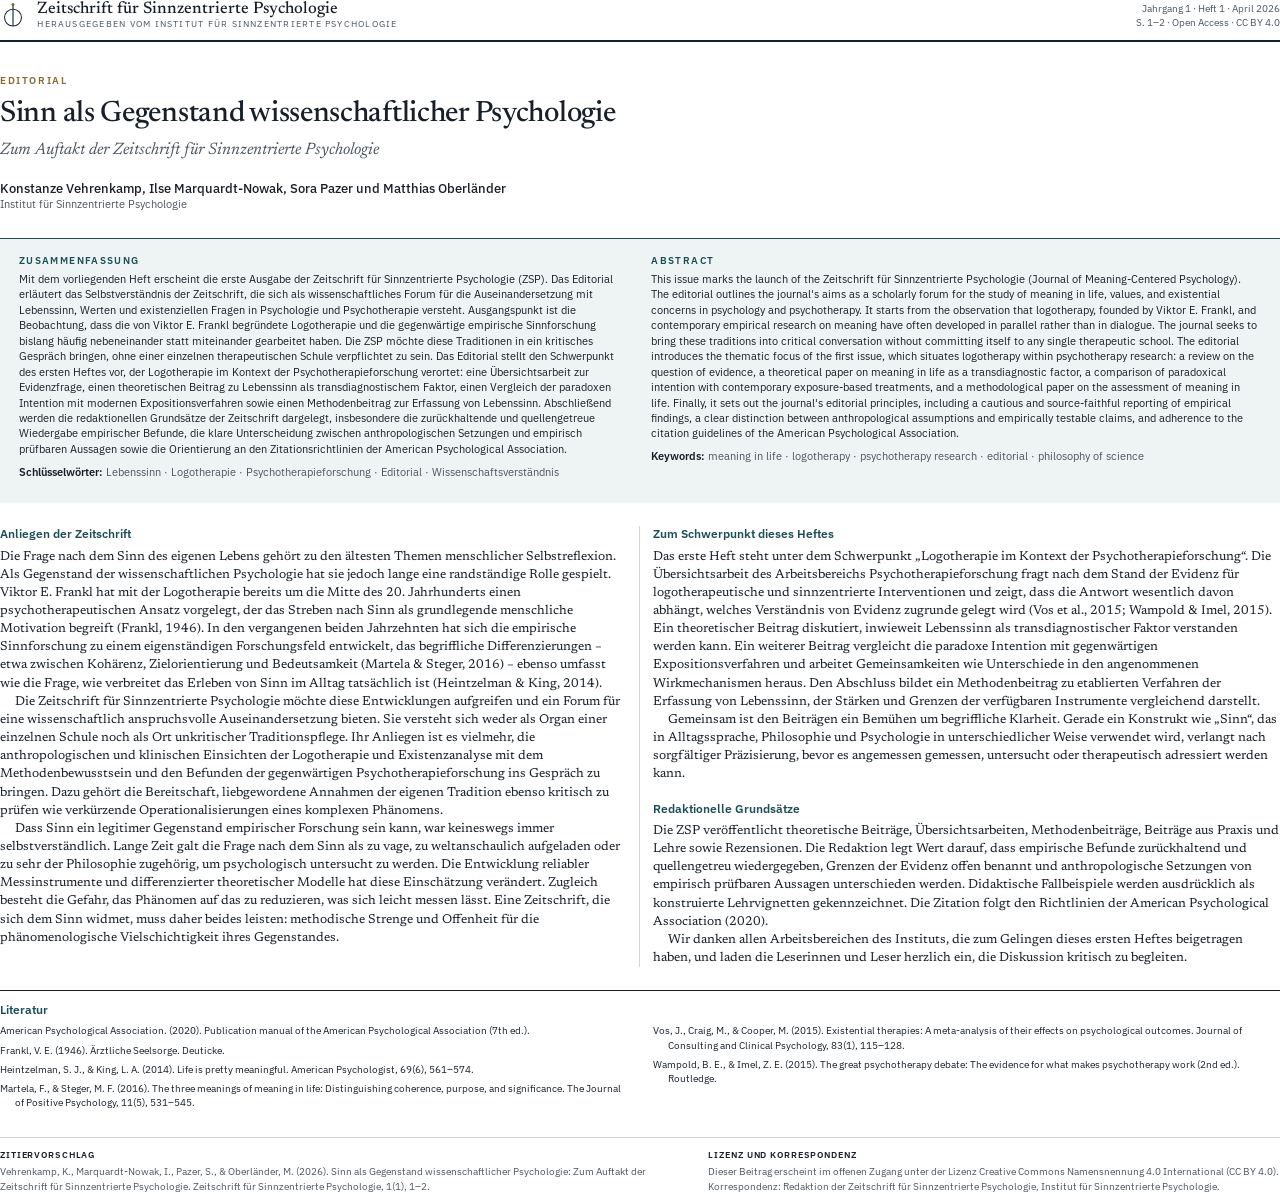
==== werkzeuge/artikel-vorlage.html @ 23c443dd "Website Institut für Sinnzentrierte Psychologie: erste Veröffentlichung Zweisprachige statische Webs" ====
<!DOCTYPE html>
<html lang="de">
<head>
<meta charset="UTF-8">
<title>Artikelvorlage · Zeitschrift für Sinnzentrierte Psychologie</title>
<!--
  Druckvorlage für Beiträge der Zeitschrift für Sinnzentrierte Psychologie.
  Aufruf: artikel-vorlage.html#<artikel-id>  (Daten aus ../data/journal.js)
  Die PDFs erzeugt werkzeuge/pdf-erzeugen.js mit Chromium.
-->
<link rel="stylesheet" href="../css/fonts.css">
<style>
  :root {
    --ink: #17202a; --soft: #4b5661; --petrol: #1d4d57; --brass: #8a6a33; --line: #cfd5d4; --tint: #eef3f3;
    --serif: "Newsreader", Georgia, serif; --sans: "IBM Plex Sans", Arial, sans-serif;
  }
  @page {
    size: A4; margin: 24mm 18mm 22mm 18mm;
    @top-left { font: 400 7.5pt "IBM Plex Sans", Arial, sans-serif; color: #4b5661; vertical-align: bottom; padding-bottom: 4mm; }
    @top-right { font: italic 400 8pt "Newsreader", Georgia, serif; color: #4b5661; vertical-align: bottom; padding-bottom: 4mm; }
    @bottom-center { content: counter(page); font: 500 8.5pt "IBM Plex Sans", Arial, sans-serif; color: #17202a; }
  }
  @page :first {
    @top-left { content: none; } @top-right { content: none; }
  }
  html { -webkit-print-color-adjust: exact; print-color-adjust: exact; }
  body { margin: 0; color: var(--ink); font: 400 9.6pt/1.42 var(--serif); hyphens: auto; -webkit-hyphens: auto; }

  /* Kopf der ersten Seite */
  .mast { display: flex; justify-content: space-between; align-items: flex-end; border-bottom: 2.2pt double var(--ink); padding-bottom: 2.5mm; }
  .mast .logo { display: flex; align-items: center; gap: 3mm; }
  .mast .jt { font: 500 12.5pt/1.1 var(--serif); }
  .mast .jt small { display: block; font: 400 6.6pt/1.4 var(--sans); letter-spacing: .14em; text-transform: uppercase; color: var(--soft); }
  .mast .meta { text-align: right; font: 400 7.4pt/1.45 var(--sans); color: var(--soft); }
  .rubrik { margin-top: 9mm; font: 600 7.6pt/1 var(--sans); letter-spacing: .16em; text-transform: uppercase; color: var(--brass); }
  h1.titel { margin: 3mm 0 0; font: 500 22pt/1.12 var(--serif); letter-spacing: -.01em; text-wrap: balance; }
  .untertitel { margin: 2.5mm 0 0; font: italic 400 12.5pt/1.3 var(--serif); color: var(--soft); text-wrap: balance; }
  .autoren { margin-top: 5mm; font: 500 9.5pt/1.3 var(--sans); }
  .affil { font: 400 8pt/1.4 var(--sans); color: var(--soft); }

  .abstracts { margin: 7mm 0 6mm; background: var(--tint); border-top: 1.4pt solid var(--petrol); padding: 4.5mm 5mm; display: grid; grid-template-columns: 1fr 1fr; gap: 6mm; font: 400 8pt/1.45 var(--sans); }
  .abstracts h2 { margin: 0 0 1.5mm; font: 600 7.4pt/1 var(--sans); letter-spacing: .14em; text-transform: uppercase; color: var(--petrol); }
  .abstracts p { margin: 0 0 1.6mm; text-align: left; hyphens: auto; }
  .abstracts .kw { margin-top: 2mm; color: var(--soft); }
  .abstracts .kw b { color: var(--ink); font-weight: 600; }

  /* Fließtext */
  .body { column-count: 2; column-gap: 7mm; column-rule: 0.4pt solid var(--line); text-align: left; }
  .body h2 { font: 600 9.2pt/1.25 var(--sans); color: var(--petrol); margin: 4.5mm 0 1.6mm; break-after: avoid; text-align: left; hyphens: manual; }
  .body h2:first-child { margin-top: 0; }
  .body p { margin: 0; text-indent: 4mm; orphans: 2; widows: 2; }
  .body h2 + p { text-indent: 0; }
  .body p:first-of-type::first-letter { }
  .lit { column-count: 2; column-gap: 7mm; margin-top: 6mm; border-top: 0.6pt solid var(--ink); padding-top: 3mm; }
  .lit h2 { column-span: all; font: 600 9.2pt/1.2 var(--sans); color: var(--petrol); margin: 0 0 2mm; }
  .lit ol { list-style: none; margin: 0; padding: 0; }
  .lit li { font: 400 7.6pt/1.4 var(--sans); padding-left: 4mm; text-indent: -4mm; margin-bottom: 1.3mm; break-inside: avoid; text-align: left; hyphens: manual; }

  .abschluss { margin-top: 7mm; display: grid; grid-template-columns: 1.2fr 1fr; gap: 6mm; font: 400 7.4pt/1.45 var(--sans); color: var(--soft); border-top: 0.6pt solid var(--line); padding-top: 3mm; break-inside: avoid; }
  .abschluss b { color: var(--ink); font-weight: 600; display: block; letter-spacing: .1em; text-transform: uppercase; font-size: 6.6pt; margin-bottom: 1mm; }
  .first-foot { margin-top: 0; }
</style>
</head>
<body>
<article id="doc"></article>
<script src="../data/journal.js"></script>
<script src="../data/en/journal.js"></script>
<script>
/* Aufruf: artikel-vorlage.html#<id> (deutsche Fassung) oder #en:<id> (englische Übersetzung) */
(function () {
  var J = window.JOURNAL, raw = decodeURIComponent(location.hash.slice(1));
  var EN = raw.indexOf("en:") === 0, id = EN ? raw.slice(3) : raw;
  var a = J.artikel.filter(function (x) { return x.id === id; })[0] || J.artikel[0];
  var iss = J.ausgaben.filter(function (x) { return x.id === a.ausgabe; })[0];
  var JE = (window.EN && window.EN.journal) || { artikel: {}, ausgaben: {} };
  var ae = JE.artikel[a.id] || {};
  var RUB = { "Editorial": "Editorial", "Übersichtsarbeit": "Review", "Originalarbeit": "Original article", "Theoretischer Beitrag": "Theoretical article", "Methodenbeitrag": "Methods article", "Praxis und Lehre": "Practice and teaching", "Rezension": "Book review" };
  var MON = { "April": "April", "Oktober": "October" };
  function e(s) { return String(s == null ? "" : s).replace(/[&<>"]/g, function (c) { return { "&": "&amp;", "<": "&lt;", ">": "&gt;", '"': "&quot;" }[c]; }); }
  function paras(t) { return String(t || "").split(/\n\s*\n/).map(function (p) { return "<p>" + e(p) + "</p>"; }).join(""); }
  function q(t) { return '"' + String(t).replace(/\\/g, "\\\\").replace(/"/g, '\\"') + '"'; }
  var titel = EN ? ae.titel || a.titel : a.titel;
  var untertitel = EN ? ae.untertitel || a.untertitel : a.untertitel;
  var abschnitte = EN ? ae.abschnitte || a.abschnitte : a.abschnitte;
  var start = EN ? 1 : (parseInt(String(a.seiten).split(/[–-]/)[0], 10) || 1);
  var heft = iss.jahrgang + "(" + iss.heft + "), " + iss.jahr;
  var jt = EN ? "Journal of Meaning-Centered Psychology" : "Zeitschrift für Sinnzentrierte Psychologie";
  var kurz = titel.length > 70 ? titel.slice(0, 68).replace(/\s+\S*$/, "") + " …" : titel;
  var autoren = EN ? a.autoren.replace(" und ", " and ") : a.autoren;
  var cite = (a.autorenApa || a.autoren) + " (" + iss.jahr + "). " + a.titel + (a.untertitel ? ": " + a.untertitel : "") +
    (EN ? " [" + titel + (untertitel ? ": " + untertitel : "") + "]" : "") + ". Zeitschrift für Sinnzentrierte Psychologie, " + iss.jahrgang + "(" + iss.heft + "), " + a.seiten + ".";
  var logo = '<svg width="26" height="26" viewBox="0 0 40 40"><circle cx="20" cy="24" r="13" fill="none" stroke="#17202a" stroke-width="1.6"/><line x1="20" y1="2" x2="20" y2="37" stroke="#1d4d57" stroke-width="2"/><circle cx="20" cy="4" r="2.4" fill="#8a6a33"/></svg>';
  var style = document.createElement("style");
  style.textContent = "@page { @top-left { content: " + q(jt + " · " + heft + (EN ? " · English version" : "")) + "; } @top-right { content: " + q(kurz) + "; } } @page :first { counter-increment: page " + start + "; @top-left { content: none; } @top-right { content: none; } }";
  document.head.appendChild(style);
  document.documentElement.lang = EN ? "en" : "de";
  var h = "";
  h += '<header class="mast"><div class="logo">' + logo + '<div class="jt">' + jt + "<small>" + (EN ? "Published by the Institute for Meaning-Centered Psychology" : "Herausgegeben vom Institut für Sinnzentrierte Psychologie") + "</small></div></div>" +
    '<div class="meta">' + (EN ? "Volume " + iss.jahrgang + " · Issue " + iss.heft + " · " + (MON[iss.monat] || iss.monat) + " " + iss.jahr + "<br>English version of pp. " + e(a.seiten) + " · Open access · CC BY 4.0"
      : "Jahrgang " + iss.jahrgang + " · Heft " + iss.heft + " · " + e(iss.monat) + " " + iss.jahr + "<br>S. " + e(a.seiten) + " · Open Access · CC BY 4.0") + "</div></header>";
  h += '<div class="rubrik">' + e(EN ? RUB[a.rubrik] || a.rubrik : a.rubrik) + '</div><h1 class="titel">' + e(titel) + "</h1>" + (untertitel ? '<p class="untertitel">' + e(untertitel) + "</p>" : "");
  h += '<div class="autoren">' + e(autoren) + '</div><div class="affil">' + (EN ? "Institute for Meaning-Centered Psychology" : "Institut für Sinnzentrierte Psychologie") + "</div>";
  if (EN) h += '<p class="affil" style="margin-top:2mm;font-style:italic">English translation. The German original is the version of record.</p>';
  if (a.abstract || a.abstractEn) {
    var de = '<div lang="de"><h2>Zusammenfassung</h2>' + paras(a.abstract) + (a.schluesselwoerter ? '<p class="kw"><b>Schlüsselwörter:</b> ' + e(a.schluesselwoerter.join(" · ")) + "</p>" : "") + "</div>";
    var en = '<div lang="en"><h2>Abstract</h2>' + paras(a.abstractEn) + (a.keywords ? '<p class="kw"><b>Keywords:</b> ' + e(a.keywords.join(" · ")) + "</p>" : "") + "</div>";
    h += '<section class="abstracts">' + (EN ? en + de : de + en) + "</section>";
  }
  h += '<div class="body">';
  (abschnitte || []).forEach(function (s) { h += "<h2>" + e(s.titel) + "</h2>" + (s.absaetze || []).map(function (p) { return "<p>" + e(p) + "</p>"; }).join(""); });
  h += "</div>";
  if (a.literatur && a.literatur.length) h += '<section class="lit"><h2>' + (EN ? "References" : "Literatur") + "</h2><ol>" + a.literatur.map(function (r) { return "<li>" + e(r) + "</li>"; }).join("") + "</ol></section>";
  h += '<footer class="abschluss"><div><b>' + (EN ? "How to cite" : "Zitiervorschlag") + "</b>" + e(cite) + "</div><div><b>" + (EN ? "License and correspondence" : "Lizenz und Korrespondenz") + "</b>" +
    (EN ? "This article is published open access under the Creative Commons Attribution 4.0 International license (CC BY 4.0). Correspondence: Editorial office of the Journal of Meaning-Centered Psychology, Institute for Meaning-Centered Psychology."
      : "Dieser Beitrag erscheint im offenen Zugang unter der Lizenz Creative Commons Namensnennung 4.0 International (CC BY 4.0). Korrespondenz: Redaktion der Zeitschrift für Sinnzentrierte Psychologie, Institut für Sinnzentrierte Psychologie.") + "</div></footer>";
  document.getElementById("doc").innerHTML = h;
  document.title = titel;
  window.ARTIKEL_BEREIT = true;
})();
</script>
</body>
</html>
---- css/fonts.css ----
/* Lokal eingebundene Schriften (IBM Plex Sans, IBM Plex Mono, Newsreader), SIL Open Font License */
/* latin-ext */
@font-face {
  font-family: 'IBM Plex Mono';
  font-style: normal;
  font-weight: 400;
  font-display: swap;
  src: url(../fonts/IBMPlexMono-normal-400-latin-ext.woff2) format('woff2');
  unicode-range: U+0100-02BA, U+02BD-02C5, U+02C7-02CC, U+02CE-02D7, U+02DD-02FF, U+0304, U+0308, U+0329, U+1D00-1DBF, U+1E00-1E9F, U+1EF2-1EFF, U+2020, U+20A0-20AB, U+20AD-20C4, U+2113, U+2C60-2C7F, U+A720-A7FF;
}
/* latin */
@font-face {
  font-family: 'IBM Plex Mono';
  font-style: normal;
  font-weight: 400;
  font-display: swap;
  src: url(../fonts/IBMPlexMono-normal-400-latin.woff2) format('woff2');
  unicode-range: U+0000-00FF, U+0131, U+0152-0153, U+02BB-02BC, U+02C6, U+02DA, U+02DC, U+0304, U+0308, U+0329, U+2000-206F, U+20AC, U+2122, U+2191, U+2193, U+2212, U+2215, U+FEFF, U+FFFD;
}
/* latin-ext */
@font-face {
  font-family: 'IBM Plex Mono';
  font-style: normal;
  font-weight: 500;
  font-display: swap;
  src: url(../fonts/IBMPlexMono-normal-500-latin-ext.woff2) format('woff2');
  unicode-range: U+0100-02BA, U+02BD-02C5, U+02C7-02CC, U+02CE-02D7, U+02DD-02FF, U+0304, U+0308, U+0329, U+1D00-1DBF, U+1E00-1E9F, U+1EF2-1EFF, U+2020, U+20A0-20AB, U+20AD-20C4, U+2113, U+2C60-2C7F, U+A720-A7FF;
}
/* latin */
@font-face {
  font-family: 'IBM Plex Mono';
  font-style: normal;
  font-weight: 500;
  font-display: swap;
  src: url(../fonts/IBMPlexMono-normal-500-latin.woff2) format('woff2');
  unicode-range: U+0000-00FF, U+0131, U+0152-0153, U+02BB-02BC, U+02C6, U+02DA, U+02DC, U+0304, U+0308, U+0329, U+2000-206F, U+20AC, U+2122, U+2191, U+2193, U+2212, U+2215, U+FEFF, U+FFFD;
}
/* latin-ext */
@font-face {
  font-family: 'IBM Plex Sans';
  font-style: italic;
  font-weight: 400;
  font-stretch: 100%;
  font-display: swap;
  src: url(../fonts/IBMPlexSans-italic-400-latin-ext.woff2) format('woff2');
  unicode-range: U+0100-02BA, U+02BD-02C5, U+02C7-02CC, U+02CE-02D7, U+02DD-02FF, U+0304, U+0308, U+0329, U+1D00-1DBF, U+1E00-1E9F, U+1EF2-1EFF, U+2020, U+20A0-20AB, U+20AD-20C4, U+2113, U+2C60-2C7F, U+A720-A7FF;
}
/* latin */
@font-face {
  font-family: 'IBM Plex Sans';
  font-style: italic;
  font-weight: 400;
  font-stretch: 100%;
  font-display: swap;
  src: url(../fonts/IBMPlexSans-italic-400-latin.woff2) format('woff2');
  unicode-range: U+0000-00FF, U+0131, U+0152-0153, U+02BB-02BC, U+02C6, U+02DA, U+02DC, U+0304, U+0308, U+0329, U+2000-206F, U+20AC, U+2122, U+2191, U+2193, U+2212, U+2215, U+FEFF, U+FFFD;
}
/* latin-ext */
@font-face {
  font-family: 'IBM Plex Sans';
  font-style: normal;
  font-weight: 400;
  font-stretch: 100%;
  font-display: swap;
  src: url(../fonts/IBMPlexSans-normal-400-latin-ext.woff2) format('woff2');
  unicode-range: U+0100-02BA, U+02BD-02C5, U+02C7-02CC, U+02CE-02D7, U+02DD-02FF, U+0304, U+0308, U+0329, U+1D00-1DBF, U+1E00-1E9F, U+1EF2-1EFF, U+2020, U+20A0-20AB, U+20AD-20C4, U+2113, U+2C60-2C7F, U+A720-A7FF;
}
/* latin */
@font-face {
  font-family: 'IBM Plex Sans';
  font-style: normal;
  font-weight: 400;
  font-stretch: 100%;
  font-display: swap;
  src: url(../fonts/IBMPlexSans-normal-400-latin.woff2) format('woff2');
  unicode-range: U+0000-00FF, U+0131, U+0152-0153, U+02BB-02BC, U+02C6, U+02DA, U+02DC, U+0304, U+0308, U+0329, U+2000-206F, U+20AC, U+2122, U+2191, U+2193, U+2212, U+2215, U+FEFF, U+FFFD;
}
/* latin-ext */
@font-face {
  font-family: 'IBM Plex Sans';
  font-style: normal;
  font-weight: 500;
  font-stretch: 100%;
  font-display: swap;
  src: url(../fonts/IBMPlexSans-normal-500-latin-ext.woff2) format('woff2');
  unicode-range: U+0100-02BA, U+02BD-02C5, U+02C7-02CC, U+02CE-02D7, U+02DD-02FF, U+0304, U+0308, U+0329, U+1D00-1DBF, U+1E00-1E9F, U+1EF2-1EFF, U+2020, U+20A0-20AB, U+20AD-20C4, U+2113, U+2C60-2C7F, U+A720-A7FF;
}
/* latin */
@font-face {
  font-family: 'IBM Plex Sans';
  font-style: normal;
  font-weight: 500;
  font-stretch: 100%;
  font-display: swap;
  src: url(../fonts/IBMPlexSans-normal-500-latin.woff2) format('woff2');
  unicode-range: U+0000-00FF, U+0131, U+0152-0153, U+02BB-02BC, U+02C6, U+02DA, U+02DC, U+0304, U+0308, U+0329, U+2000-206F, U+20AC, U+2122, U+2191, U+2193, U+2212, U+2215, U+FEFF, U+FFFD;
}
/* latin-ext */
@font-face {
  font-family: 'IBM Plex Sans';
  font-style: normal;
  font-weight: 600;
  font-stretch: 100%;
  font-display: swap;
  src: url(../fonts/IBMPlexSans-normal-600-latin-ext.woff2) format('woff2');
  unicode-range: U+0100-02BA, U+02BD-02C5, U+02C7-02CC, U+02CE-02D7, U+02DD-02FF, U+0304, U+0308, U+0329, U+1D00-1DBF, U+1E00-1E9F, U+1EF2-1EFF, U+2020, U+20A0-20AB, U+20AD-20C4, U+2113, U+2C60-2C7F, U+A720-A7FF;
}
/* latin */
@font-face {
  font-family: 'IBM Plex Sans';
  font-style: normal;
  font-weight: 600;
  font-stretch: 100%;
  font-display: swap;
  src: url(../fonts/IBMPlexSans-normal-600-latin.woff2) format('woff2');
  unicode-range: U+0000-00FF, U+0131, U+0152-0153, U+02BB-02BC, U+02C6, U+02DA, U+02DC, U+0304, U+0308, U+0329, U+2000-206F, U+20AC, U+2122, U+2191, U+2193, U+2212, U+2215, U+FEFF, U+FFFD;
}
/* latin-ext */
@font-face {
  font-family: 'Newsreader';
  font-style: italic;
  font-weight: 400;
  font-display: swap;
  src: url(../fonts/Newsreader-italic-400-latin-ext.woff2) format('woff2');
  unicode-range: U+0100-02BA, U+02BD-02C5, U+02C7-02CC, U+02CE-02D7, U+02DD-02FF, U+0304, U+0308, U+0329, U+1D00-1DBF, U+1E00-1E9F, U+1EF2-1EFF, U+2020, U+20A0-20AB, U+20AD-20C4, U+2113, U+2C60-2C7F, U+A720-A7FF;
}
/* latin */
@font-face {
  font-family: 'Newsreader';
  font-style: italic;
  font-weight: 400;
  font-display: swap;
  src: url(../fonts/Newsreader-italic-400-latin.woff2) format('woff2');
  unicode-range: U+0000-00FF, U+0131, U+0152-0153, U+02BB-02BC, U+02C6, U+02DA, U+02DC, U+0304, U+0308, U+0329, U+2000-206F, U+20AC, U+2122, U+2191, U+2193, U+2212, U+2215, U+FEFF, U+FFFD;
}
/* latin-ext */
@font-face {
  font-family: 'Newsreader';
  font-style: normal;
  font-weight: 400;
  font-display: swap;
  src: url(../fonts/Newsreader-normal-400-latin-ext.woff2) format('woff2');
  unicode-range: U+0100-02BA, U+02BD-02C5, U+02C7-02CC, U+02CE-02D7, U+02DD-02FF, U+0304, U+0308, U+0329, U+1D00-1DBF, U+1E00-1E9F, U+1EF2-1EFF, U+2020, U+20A0-20AB, U+20AD-20C4, U+2113, U+2C60-2C7F, U+A720-A7FF;
}
/* latin */
@font-face {
  font-family: 'Newsreader';
  font-style: normal;
  font-weight: 400;
  font-display: swap;
  src: url(../fonts/Newsreader-normal-400-latin.woff2) format('woff2');
  unicode-range: U+0000-00FF, U+0131, U+0152-0153, U+02BB-02BC, U+02C6, U+02DA, U+02DC, U+0304, U+0308, U+0329, U+2000-206F, U+20AC, U+2122, U+2191, U+2193, U+2212, U+2215, U+FEFF, U+FFFD;
}
/* latin-ext */
@font-face {
  font-family: 'Newsreader';
  font-style: normal;
  font-weight: 500;
  font-display: swap;
  src: url(../fonts/Newsreader-normal-500-latin-ext.woff2) format('woff2');
  unicode-range: U+0100-02BA, U+02BD-02C5, U+02C7-02CC, U+02CE-02D7, U+02DD-02FF, U+0304, U+0308, U+0329, U+1D00-1DBF, U+1E00-1E9F, U+1EF2-1EFF, U+2020, U+20A0-20AB, U+20AD-20C4, U+2113, U+2C60-2C7F, U+A720-A7FF;
}
/* latin */
@font-face {
  font-family: 'Newsreader';
  font-style: normal;
  font-weight: 500;
  font-display: swap;
  src: url(../fonts/Newsreader-normal-500-latin.woff2) format('woff2');
  unicode-range: U+0000-00FF, U+0131, U+0152-0153, U+02BB-02BC, U+02C6, U+02DA, U+02DC, U+0304, U+0308, U+0329, U+2000-206F, U+20AC, U+2122, U+2191, U+2193, U+2212, U+2215, U+FEFF, U+FFFD;
}
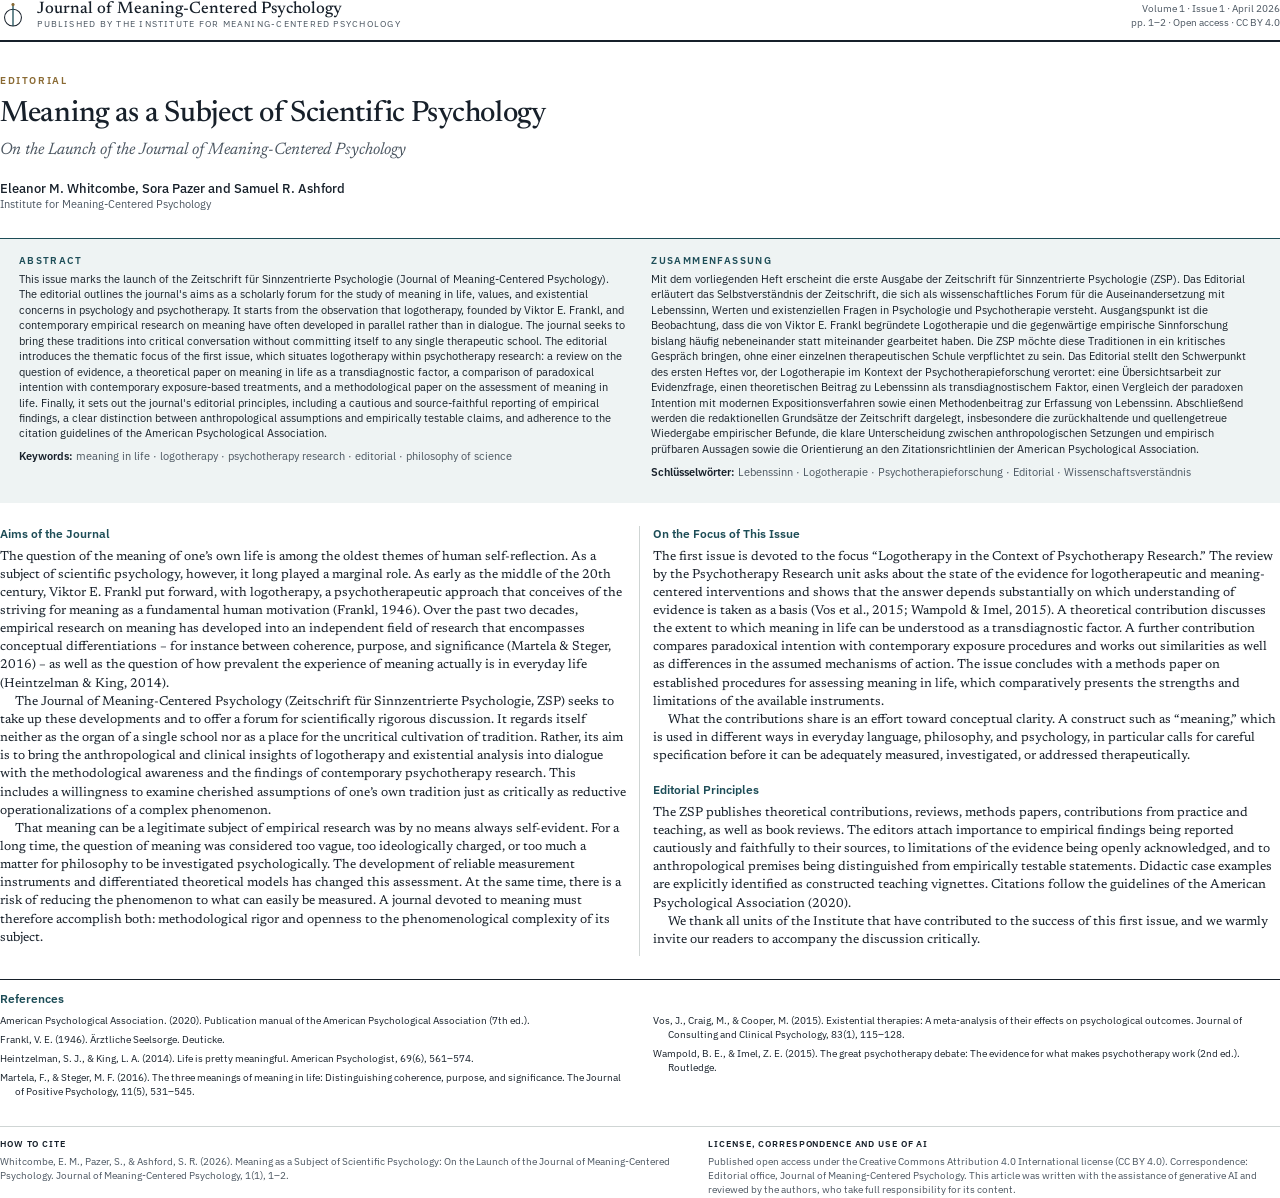
==== commit c3fff0d4: "Arbeitsstand: drei Sprachen (EN Original, DE, FR), neue Autoren, KI-Hinweise Co-Authored-By: Claude " ====
--- a/werkzeuge/artikel-vorlage.html
+++ b/werkzeuge/artikel-vorlage.html
@@ -65,54 +65,65 @@
 <article id="doc"></article>
 <script src="../data/journal.js"></script>
 <script src="../data/en/journal.js"></script>
+<script src="../data/fr/journal.js"></script>
 <script>
-/* Aufruf: artikel-vorlage.html#<id> (deutsche Fassung) oder #en:<id> (englische Übersetzung) */
+/* Aufruf: artikel-vorlage.html#<sprache>:<id>   sprache = en (Original), de, fr (Übersetzungen) */
 (function () {
   var J = window.JOURNAL, raw = decodeURIComponent(location.hash.slice(1));
-  var EN = raw.indexOf("en:") === 0, id = EN ? raw.slice(3) : raw;
+  var m = /^(en|de|fr):(.+)$/.exec(raw) || [null, "en", raw];
+  var L = m[1], id = m[2];
   var a = J.artikel.filter(function (x) { return x.id === id; })[0] || J.artikel[0];
   var iss = J.ausgaben.filter(function (x) { return x.id === a.ausgabe; })[0];
-  var JE = (window.EN && window.EN.journal) || { artikel: {}, ausgaben: {} };
-  var ae = JE.artikel[a.id] || {};
-  var RUB = { "Editorial": "Editorial", "Übersichtsarbeit": "Review", "Originalarbeit": "Original article", "Theoretischer Beitrag": "Theoretical article", "Methodenbeitrag": "Methods article", "Praxis und Lehre": "Practice and teaching", "Rezension": "Book review" };
-  var MON = { "April": "April", "Oktober": "October" };
+  var JE = (window.EN && window.EN.journal) || { artikel: {} }, JF = (window.FR && window.FR.journal) || { artikel: {} };
+  var ae = JE.artikel[a.id] || {}, af = JF.artikel[a.id] || {};
+  var S = {
+    en: { jt: "Journal of Meaning-Centered Psychology", pub: "Published by the Institute for Meaning-Centered Psychology", inst: "Institute for Meaning-Centered Psychology",
+          vol: "Volume", issue: "Issue", pp: "pp.", oa: "Open access", refs: "References", cite: "How to cite", lic: "License, correspondence and use of AI",
+          and: " and ", mon: { "April": "April", "Oktober": "October" },
+          rub: { "Editorial": "Editorial", "Übersichtsarbeit": "Review", "Originalarbeit": "Original article", "Theoretischer Beitrag": "Theoretical article", "Methodenbeitrag": "Methods article", "Praxis und Lehre": "Practice and teaching", "Rezension": "Book review" },
+          licText: "Published open access under the Creative Commons Attribution 4.0 International license (CC BY 4.0). Correspondence: Editorial office, Journal of Meaning-Centered Psychology. This article was written with the assistance of generative AI and reviewed by the authors, who take full responsibility for its content.",
+          note: "" },
+    de: { jt: "Zeitschrift für Sinnzentrierte Psychologie", pub: "Herausgegeben vom Institut für Sinnzentrierte Psychologie", inst: "Institut für Sinnzentrierte Psychologie",
+          vol: "Jahrgang", issue: "Heft", pp: "S.", oa: "Open Access", refs: "Literatur", cite: "Zitiervorschlag (Originalfassung)", lic: "Lizenz, Korrespondenz und Einsatz von KI",
+          and: " und ", mon: { "April": "April", "Oktober": "Oktober" }, rub: null,
+          licText: "Erscheint im offenen Zugang unter der Lizenz Creative Commons Namensnennung 4.0 International (CC BY 4.0). Korrespondenz: Redaktion der Zeitschrift. Dieser Beitrag wurde mit Unterstützung generativer KI verfasst und von den Autorinnen und Autoren geprüft, die die volle Verantwortung für den Inhalt tragen.",
+          note: "Deutsche Übersetzung. Maßgeblich ist die englische Originalfassung." },
+    fr: { jt: "Revue de psychologie centrée sur le sens", pub: "Publiée par l'Institut de psychologie centrée sur le sens", inst: "Institut de psychologie centrée sur le sens",
+          vol: "Volume", issue: "Numéro", pp: "p.", oa: "Libre accès", refs: "Références", cite: "Citation (version originale)", lic: "Licence, correspondance et utilisation de l'IA",
+          and: " et ", mon: { "April": "avril", "Oktober": "octobre" },
+          rub: { "Editorial": "Éditorial", "Übersichtsarbeit": "Article de synthèse", "Originalarbeit": "Article original", "Theoretischer Beitrag": "Article théorique", "Methodenbeitrag": "Article méthodologique", "Praxis und Lehre": "Pratique et enseignement", "Rezension": "Compte rendu" },
+          licText: "Publié en libre accès sous licence Creative Commons Attribution 4.0 International (CC BY 4.0). Correspondance : rédaction de la revue. Cet article a été rédigé avec l'aide de l'IA générative et relu par les auteurs, qui en assument l'entière responsabilité.",
+          note: "Traduction française. La version originale anglaise fait foi." }
+  }[L];
   function e(s) { return String(s == null ? "" : s).replace(/[&<>"]/g, function (c) { return { "&": "&amp;", "<": "&lt;", ">": "&gt;", '"': "&quot;" }[c]; }); }
   function paras(t) { return String(t || "").split(/\n\s*\n/).map(function (p) { return "<p>" + e(p) + "</p>"; }).join(""); }
   function q(t) { return '"' + String(t).replace(/\\/g, "\\\\").replace(/"/g, '\\"') + '"'; }
-  var titel = EN ? ae.titel || a.titel : a.titel;
-  var untertitel = EN ? ae.untertitel || a.untertitel : a.untertitel;
-  var abschnitte = EN ? ae.abschnitte || a.abschnitte : a.abschnitte;
-  var start = EN ? 1 : (parseInt(String(a.seiten).split(/[–-]/)[0], 10) || 1);
+  var src = L === "en" ? ae : L === "fr" ? af : a;
+  var titel = src.titel || a.titel, untertitel = src.untertitel || a.untertitel, abschnitte = src.abschnitte || a.abschnitte;
+  var start = L === "en" ? (parseInt(String(a.seiten).split(/[–-]/)[0], 10) || 1) : 1;
   var heft = iss.jahrgang + "(" + iss.heft + "), " + iss.jahr;
-  var jt = EN ? "Journal of Meaning-Centered Psychology" : "Zeitschrift für Sinnzentrierte Psychologie";
   var kurz = titel.length > 70 ? titel.slice(0, 68).replace(/\s+\S*$/, "") + " …" : titel;
-  var autoren = EN ? a.autoren.replace(" und ", " and ") : a.autoren;
-  var cite = (a.autorenApa || a.autoren) + " (" + iss.jahr + "). " + a.titel + (a.untertitel ? ": " + a.untertitel : "") +
-    (EN ? " [" + titel + (untertitel ? ": " + untertitel : "") + "]" : "") + ". Zeitschrift für Sinnzentrierte Psychologie, " + iss.jahrgang + "(" + iss.heft + "), " + a.seiten + ".";
+  var autoren = a.autoren.replace(" und ", S.and);
+  var cite = (a.autorenApa || a.autoren) + " (" + iss.jahr + "). " + (ae.titel || a.titel) + ((ae.untertitel || a.untertitel) ? ": " + (ae.untertitel || a.untertitel) : "") + ". Journal of Meaning-Centered Psychology, " + iss.jahrgang + "(" + iss.heft + "), " + a.seiten + ".";
   var logo = '<svg width="26" height="26" viewBox="0 0 40 40"><circle cx="20" cy="24" r="13" fill="none" stroke="#17202a" stroke-width="1.6"/><line x1="20" y1="2" x2="20" y2="37" stroke="#1d4d57" stroke-width="2"/><circle cx="20" cy="4" r="2.4" fill="#8a6a33"/></svg>';
   var style = document.createElement("style");
-  style.textContent = "@page { @top-left { content: " + q(jt + " · " + heft + (EN ? " · English version" : "")) + "; } @top-right { content: " + q(kurz) + "; } } @page :first { counter-increment: page " + start + "; @top-left { content: none; } @top-right { content: none; } }";
+  style.textContent = "@page { @top-left { content: " + q(S.jt + " · " + heft) + "; } @top-right { content: " + q(kurz) + "; } } @page :first { counter-increment: page " + start + "; @top-left { content: none; } @top-right { content: none; } }";
   document.head.appendChild(style);
-  document.documentElement.lang = EN ? "en" : "de";
-  var h = "";
-  h += '<header class="mast"><div class="logo">' + logo + '<div class="jt">' + jt + "<small>" + (EN ? "Published by the Institute for Meaning-Centered Psychology" : "Herausgegeben vom Institut für Sinnzentrierte Psychologie") + "</small></div></div>" +
-    '<div class="meta">' + (EN ? "Volume " + iss.jahrgang + " · Issue " + iss.heft + " · " + (MON[iss.monat] || iss.monat) + " " + iss.jahr + "<br>English version of pp. " + e(a.seiten) + " · Open access · CC BY 4.0"
-      : "Jahrgang " + iss.jahrgang + " · Heft " + iss.heft + " · " + e(iss.monat) + " " + iss.jahr + "<br>S. " + e(a.seiten) + " · Open Access · CC BY 4.0") + "</div></header>";
-  h += '<div class="rubrik">' + e(EN ? RUB[a.rubrik] || a.rubrik : a.rubrik) + '</div><h1 class="titel">' + e(titel) + "</h1>" + (untertitel ? '<p class="untertitel">' + e(untertitel) + "</p>" : "");
-  h += '<div class="autoren">' + e(autoren) + '</div><div class="affil">' + (EN ? "Institute for Meaning-Centered Psychology" : "Institut für Sinnzentrierte Psychologie") + "</div>";
-  if (EN) h += '<p class="affil" style="margin-top:2mm;font-style:italic">English translation. The German original is the version of record.</p>';
-  if (a.abstract || a.abstractEn) {
-    var de = '<div lang="de"><h2>Zusammenfassung</h2>' + paras(a.abstract) + (a.schluesselwoerter ? '<p class="kw"><b>Schlüsselwörter:</b> ' + e(a.schluesselwoerter.join(" · ")) + "</p>" : "") + "</div>";
-    var en = '<div lang="en"><h2>Abstract</h2>' + paras(a.abstractEn) + (a.keywords ? '<p class="kw"><b>Keywords:</b> ' + e(a.keywords.join(" · ")) + "</p>" : "") + "</div>";
-    h += '<section class="abstracts">' + (EN ? en + de : de + en) + "</section>";
-  }
+  document.documentElement.lang = L;
+  var h = '<header class="mast"><div class="logo">' + logo + '<div class="jt">' + S.jt + "<small>" + S.pub + "</small></div></div>" +
+    '<div class="meta">' + S.vol + " " + iss.jahrgang + " · " + S.issue + " " + iss.heft + " · " + (S.mon[iss.monat] || iss.monat) + " " + iss.jahr + "<br>" + S.pp + " " + e(a.seiten) + (L === "en" ? "" : " (Original)") + " · " + S.oa + " · CC BY 4.0</div></header>";
+  h += '<div class="rubrik">' + e(S.rub ? S.rub[a.rubrik] || a.rubrik : a.rubrik) + '</div><h1 class="titel">' + e(titel) + "</h1>" + (untertitel ? '<p class="untertitel">' + e(untertitel) + "</p>" : "");
+  h += '<div class="autoren">' + e(autoren) + '</div><div class="affil">' + S.inst + "</div>";
+  if (S.note) h += '<p class="affil" style="margin-top:2mm;font-style:italic">' + S.note + "</p>";
+  var absEn = '<div lang="en"><h2>Abstract</h2>' + paras(a.abstractEn) + (a.keywords ? '<p class="kw"><b>Keywords:</b> ' + e(a.keywords.join(" · ")) + "</p>" : "") + "</div>";
+  var absDe = '<div lang="de"><h2>Zusammenfassung</h2>' + paras(a.abstract) + (a.schluesselwoerter ? '<p class="kw"><b>Schlüsselwörter:</b> ' + e(a.schluesselwoerter.join(" · ")) + "</p>" : "") + "</div>";
+  var absFr = '<div lang="fr"><h2>Résumé</h2>' + paras(af.abstract) + (af.keywords ? '<p class="kw"><b>Mots-clés :</b> ' + e(af.keywords.join(" · ")) + "</p>" : "") + "</div>";
+  h += '<section class="abstracts">' + (L === "en" ? absEn + absDe : L === "de" ? absDe + absEn : absFr + absEn) + "</section>";
   h += '<div class="body">';
   (abschnitte || []).forEach(function (s) { h += "<h2>" + e(s.titel) + "</h2>" + (s.absaetze || []).map(function (p) { return "<p>" + e(p) + "</p>"; }).join(""); });
   h += "</div>";
-  if (a.literatur && a.literatur.length) h += '<section class="lit"><h2>' + (EN ? "References" : "Literatur") + "</h2><ol>" + a.literatur.map(function (r) { return "<li>" + e(r) + "</li>"; }).join("") + "</ol></section>";
-  h += '<footer class="abschluss"><div><b>' + (EN ? "How to cite" : "Zitiervorschlag") + "</b>" + e(cite) + "</div><div><b>" + (EN ? "License and correspondence" : "Lizenz und Korrespondenz") + "</b>" +
-    (EN ? "This article is published open access under the Creative Commons Attribution 4.0 International license (CC BY 4.0). Correspondence: Editorial office of the Journal of Meaning-Centered Psychology, Institute for Meaning-Centered Psychology."
-      : "Dieser Beitrag erscheint im offenen Zugang unter der Lizenz Creative Commons Namensnennung 4.0 International (CC BY 4.0). Korrespondenz: Redaktion der Zeitschrift für Sinnzentrierte Psychologie, Institut für Sinnzentrierte Psychologie.") + "</div></footer>";
+  if (a.literatur && a.literatur.length) h += '<section class="lit"><h2>' + S.refs + "</h2><ol>" + a.literatur.map(function (r) { return "<li>" + e(r) + "</li>"; }).join("") + "</ol></section>";
+  h += '<footer class="abschluss"><div><b>' + S.cite + "</b>" + e(cite) + "</div><div><b>" + S.lic + "</b>" + S.licText + "</div></footer>";
   document.getElementById("doc").innerHTML = h;
   document.title = titel;
   window.ARTIKEL_BEREIT = true;
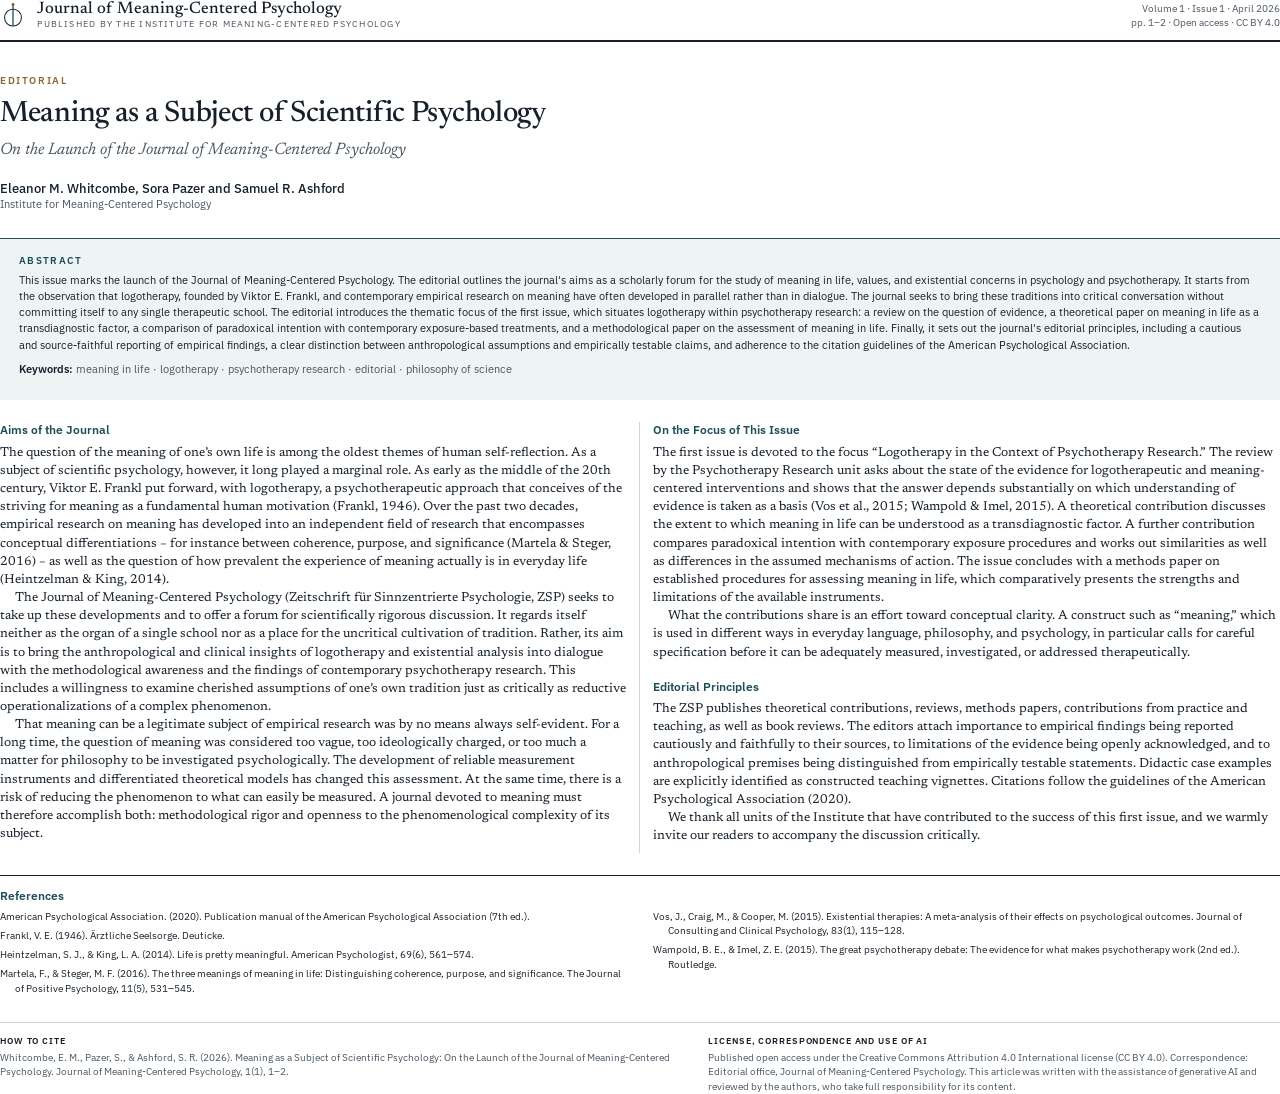
==== commit 0319089a: "Englische PDFs nur mit englischem Abstract, Kontaktadresse entfernt, Preprint-Fassungen für Reposito" ====
--- a/werkzeuge/artikel-vorlage.html
+++ b/werkzeuge/artikel-vorlage.html
@@ -43,6 +43,7 @@
   .abstracts p { margin: 0 0 1.6mm; text-align: left; hyphens: auto; }
   .abstracts .kw { margin-top: 2mm; color: var(--soft); }
   .abstracts .kw b { color: var(--ink); font-weight: 600; }
+  .abstracts.single { grid-template-columns: 1fr; font-size: 8.4pt; }
 
   /* Fließtext */
   .body { column-count: 2; column-gap: 7mm; column-rule: 0.4pt solid var(--line); text-align: left; }
@@ -67,11 +68,12 @@
 <script src="../data/en/journal.js"></script>
 <script src="../data/fr/journal.js"></script>
 <script>
-/* Aufruf: artikel-vorlage.html#<sprache>:<id>   sprache = en (Original), de, fr (Übersetzungen) */
+/* Aufruf: artikel-vorlage.html#<sprache>:<id>   sprache = en (Original), de, fr (Übersetzungen)
+   rg = englische Preprint-Fassung für Repositorien (ResearchGate, Zenodo): Sora Pazer als alleinige Autorin bzw. alleiniger Autor, ohne Zeitschriftenangaben */
 (function () {
   var J = window.JOURNAL, raw = decodeURIComponent(location.hash.slice(1));
-  var m = /^(en|de|fr):(.+)$/.exec(raw) || [null, "en", raw];
-  var L = m[1], id = m[2];
+  var m = /^(en|de|fr|rg):(.+)$/.exec(raw) || [null, "en", raw];
+  var RG = m[1] === "rg", L = RG ? "en" : m[1], id = m[2];
   var a = J.artikel.filter(function (x) { return x.id === id; })[0] || J.artikel[0];
   var iss = J.ausgaben.filter(function (x) { return x.id === a.ausgabe; })[0];
   var JE = (window.EN && window.EN.journal) || { artikel: {} }, JF = (window.FR && window.FR.journal) || { artikel: {} };
@@ -100,17 +102,25 @@
   function q(t) { return '"' + String(t).replace(/\\/g, "\\\\").replace(/"/g, '\\"') + '"'; }
   var src = L === "en" ? ae : L === "fr" ? af : a;
   var titel = src.titel || a.titel, untertitel = src.untertitel || a.untertitel, abschnitte = src.abschnitte || a.abschnitte;
-  var start = L === "en" ? (parseInt(String(a.seiten).split(/[–-]/)[0], 10) || 1) : 1;
+  var start = L === "en" && !RG ? (parseInt(String(a.seiten).split(/[–-]/)[0], 10) || 1) : 1;
   var heft = iss.jahrgang + "(" + iss.heft + "), " + iss.jahr;
   var kurz = titel.length > 70 ? titel.slice(0, 68).replace(/\s+\S*$/, "") + " …" : titel;
-  var autoren = a.autoren.replace(" und ", S.and);
-  var cite = (a.autorenApa || a.autoren) + " (" + iss.jahr + "). " + (ae.titel || a.titel) + ((ae.untertitel || a.untertitel) ? ": " + (ae.untertitel || a.untertitel) : "") + ". Journal of Meaning-Centered Psychology, " + iss.jahrgang + "(" + iss.heft + "), " + a.seiten + ".";
+  var autoren = RG ? "Sora Pazer" : a.autoren.replace(" und ", S.and);
+  var monat = (S.mon[iss.monat] || iss.monat) + " " + iss.jahr;
+  if (RG) {
+    S.cite = "How to cite";
+    S.lic = "Status, license and use of AI";
+    S.licText = "Preprint, not peer reviewed. Made available open access under the Creative Commons Attribution 4.0 International license (CC BY 4.0). This article was written with the assistance of generative AI and reviewed by the author, who takes full responsibility for its content. Correspondence: Sora Pazer, Institute for Meaning-Centered Psychology, https://imcp-institute.org";
+    heft = "Preprint · " + monat;
+  }
+  var cite = RG ? "Pazer, S. (" + iss.jahr + "). " + (ae.titel || a.titel) + ((ae.untertitel || a.untertitel) ? ": " + (ae.untertitel || a.untertitel) : "") + " [Preprint]. Institute for Meaning-Centered Psychology." : (a.autorenApa || a.autoren) + " (" + iss.jahr + "). " + (ae.titel || a.titel) + ((ae.untertitel || a.untertitel) ? ": " + (ae.untertitel || a.untertitel) : "") + ". Journal of Meaning-Centered Psychology, " + iss.jahrgang + "(" + iss.heft + "), " + a.seiten + ".";
   var logo = '<svg width="26" height="26" viewBox="0 0 40 40"><circle cx="20" cy="24" r="13" fill="none" stroke="#17202a" stroke-width="1.6"/><line x1="20" y1="2" x2="20" y2="37" stroke="#1d4d57" stroke-width="2"/><circle cx="20" cy="4" r="2.4" fill="#8a6a33"/></svg>';
   var style = document.createElement("style");
-  style.textContent = "@page { @top-left { content: " + q(S.jt + " · " + heft) + "; } @top-right { content: " + q(kurz) + "; } } @page :first { counter-increment: page " + start + "; @top-left { content: none; } @top-right { content: none; } }";
+  style.textContent = "@page { @top-left { content: " + q((RG ? "S. Pazer" : S.jt) + " · " + heft) + "; } @top-right { content: " + q(kurz) + "; } } @page :first { counter-increment: page " + start + "; @top-left { content: none; } @top-right { content: none; } }";
   document.head.appendChild(style);
   document.documentElement.lang = L;
-  var h = '<header class="mast"><div class="logo">' + logo + '<div class="jt">' + S.jt + "<small>" + S.pub + "</small></div></div>" +
+  var h = RG ? '<header class="mast"><div class="logo">' + logo + '<div class="jt">' + S.inst + "<small>Preprint · not peer reviewed</small></div></div>" +
+    '<div class="meta">' + monat + "<br>Open access · CC BY 4.0</div></header>" : '<header class="mast"><div class="logo">' + logo + '<div class="jt">' + S.jt + "<small>" + S.pub + "</small></div></div>" +
     '<div class="meta">' + S.vol + " " + iss.jahrgang + " · " + S.issue + " " + iss.heft + " · " + (S.mon[iss.monat] || iss.monat) + " " + iss.jahr + "<br>" + S.pp + " " + e(a.seiten) + (L === "en" ? "" : " (Original)") + " · " + S.oa + " · CC BY 4.0</div></header>";
   h += '<div class="rubrik">' + e(S.rub ? S.rub[a.rubrik] || a.rubrik : a.rubrik) + '</div><h1 class="titel">' + e(titel) + "</h1>" + (untertitel ? '<p class="untertitel">' + e(untertitel) + "</p>" : "");
   h += '<div class="autoren">' + e(autoren) + '</div><div class="affil">' + S.inst + "</div>";
@@ -118,7 +128,7 @@
   var absEn = '<div lang="en"><h2>Abstract</h2>' + paras(a.abstractEn) + (a.keywords ? '<p class="kw"><b>Keywords:</b> ' + e(a.keywords.join(" · ")) + "</p>" : "") + "</div>";
   var absDe = '<div lang="de"><h2>Zusammenfassung</h2>' + paras(a.abstract) + (a.schluesselwoerter ? '<p class="kw"><b>Schlüsselwörter:</b> ' + e(a.schluesselwoerter.join(" · ")) + "</p>" : "") + "</div>";
   var absFr = '<div lang="fr"><h2>Résumé</h2>' + paras(af.abstract) + (af.keywords ? '<p class="kw"><b>Mots-clés :</b> ' + e(af.keywords.join(" · ")) + "</p>" : "") + "</div>";
-  h += '<section class="abstracts">' + (L === "en" ? absEn + absDe : L === "de" ? absDe + absEn : absFr + absEn) + "</section>";
+  h += '<section class="abstracts' + (L === "en" ? " single" : "") + '">' + (L === "en" ? absEn : L === "de" ? absDe + absEn : absFr + absEn) + "</section>";
   h += '<div class="body">';
   (abschnitte || []).forEach(function (s) { h += "<h2>" + e(s.titel) + "</h2>" + (s.absaetze || []).map(function (p) { return "<p>" + e(p) + "</p>"; }).join(""); });
   h += "</div>";
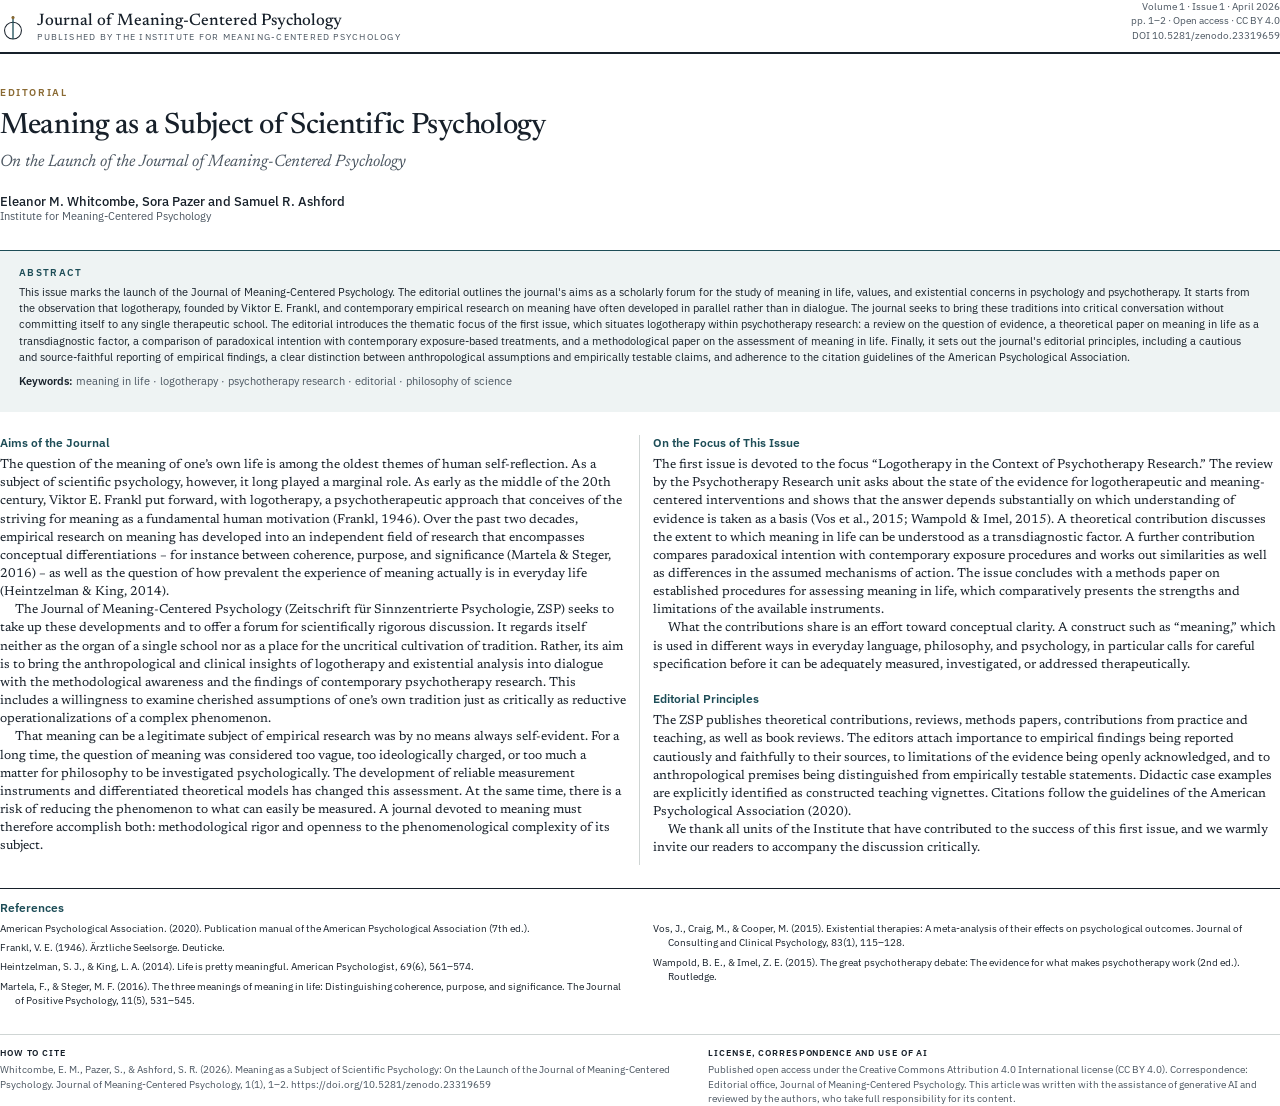
==== commit f04c7616: "DOI 10.5281/zenodo.23319659 für das Editorial 1/2026: Artikelseite, Zitation, PDFs Co-Authored-By: C" ====
--- a/werkzeuge/artikel-vorlage.html
+++ b/werkzeuge/artikel-vorlage.html
@@ -113,15 +113,15 @@
     S.licText = "Preprint, not peer reviewed. Made available open access under the Creative Commons Attribution 4.0 International license (CC BY 4.0). This article was written with the assistance of generative AI and reviewed by the author, who takes full responsibility for its content. Correspondence: Sora Pazer, Institute for Meaning-Centered Psychology, https://imcp-institute.org";
     heft = "Preprint · " + monat;
   }
-  var cite = RG ? "Pazer, S. (" + iss.jahr + "). " + (ae.titel || a.titel) + ((ae.untertitel || a.untertitel) ? ": " + (ae.untertitel || a.untertitel) : "") + " [Preprint]. Institute for Meaning-Centered Psychology." : (a.autorenApa || a.autoren) + " (" + iss.jahr + "). " + (ae.titel || a.titel) + ((ae.untertitel || a.untertitel) ? ": " + (ae.untertitel || a.untertitel) : "") + ". Journal of Meaning-Centered Psychology, " + iss.jahrgang + "(" + iss.heft + "), " + a.seiten + ".";
+  var cite = RG ? "Pazer, S. (" + iss.jahr + "). " + (ae.titel || a.titel) + ((ae.untertitel || a.untertitel) ? ": " + (ae.untertitel || a.untertitel) : "") + " [Preprint]. Institute for Meaning-Centered Psychology." + (a.doi ? " https://doi.org/" + a.doi : "") : (a.autorenApa || a.autoren) + " (" + iss.jahr + "). " + (ae.titel || a.titel) + ((ae.untertitel || a.untertitel) ? ": " + (ae.untertitel || a.untertitel) : "") + ". Journal of Meaning-Centered Psychology, " + iss.jahrgang + "(" + iss.heft + "), " + a.seiten + "." + (a.doi ? " https://doi.org/" + a.doi : "");
   var logo = '<svg width="26" height="26" viewBox="0 0 40 40"><circle cx="20" cy="24" r="13" fill="none" stroke="#17202a" stroke-width="1.6"/><line x1="20" y1="2" x2="20" y2="37" stroke="#1d4d57" stroke-width="2"/><circle cx="20" cy="4" r="2.4" fill="#8a6a33"/></svg>';
   var style = document.createElement("style");
   style.textContent = "@page { @top-left { content: " + q((RG ? "S. Pazer" : S.jt) + " · " + heft) + "; } @top-right { content: " + q(kurz) + "; } } @page :first { counter-increment: page " + start + "; @top-left { content: none; } @top-right { content: none; } }";
   document.head.appendChild(style);
   document.documentElement.lang = L;
   var h = RG ? '<header class="mast"><div class="logo">' + logo + '<div class="jt">' + S.inst + "<small>Preprint · not peer reviewed</small></div></div>" +
-    '<div class="meta">' + monat + "<br>Open access · CC BY 4.0</div></header>" : '<header class="mast"><div class="logo">' + logo + '<div class="jt">' + S.jt + "<small>" + S.pub + "</small></div></div>" +
-    '<div class="meta">' + S.vol + " " + iss.jahrgang + " · " + S.issue + " " + iss.heft + " · " + (S.mon[iss.monat] || iss.monat) + " " + iss.jahr + "<br>" + S.pp + " " + e(a.seiten) + (L === "en" ? "" : " (Original)") + " · " + S.oa + " · CC BY 4.0</div></header>";
+    '<div class="meta">' + monat + "<br>Open access · CC BY 4.0" + (a.doi ? "<br>DOI " + e(a.doi) : "") + "</div></header>" : '<header class="mast"><div class="logo">' + logo + '<div class="jt">' + S.jt + "<small>" + S.pub + "</small></div></div>" +
+    '<div class="meta">' + S.vol + " " + iss.jahrgang + " · " + S.issue + " " + iss.heft + " · " + (S.mon[iss.monat] || iss.monat) + " " + iss.jahr + "<br>" + S.pp + " " + e(a.seiten) + (L === "en" ? "" : " (Original)") + " · " + S.oa + " · CC BY 4.0" + (a.doi ? "<br>DOI " + e(a.doi) : "") + "</div></header>";
   h += '<div class="rubrik">' + e(S.rub ? S.rub[a.rubrik] || a.rubrik : a.rubrik) + '</div><h1 class="titel">' + e(titel) + "</h1>" + (untertitel ? '<p class="untertitel">' + e(untertitel) + "</p>" : "");
   h += '<div class="autoren">' + e(autoren) + '</div><div class="affil">' + S.inst + "</div>";
   if (S.note) h += '<p class="affil" style="margin-top:2mm;font-style:italic">' + S.note + "</p>";
